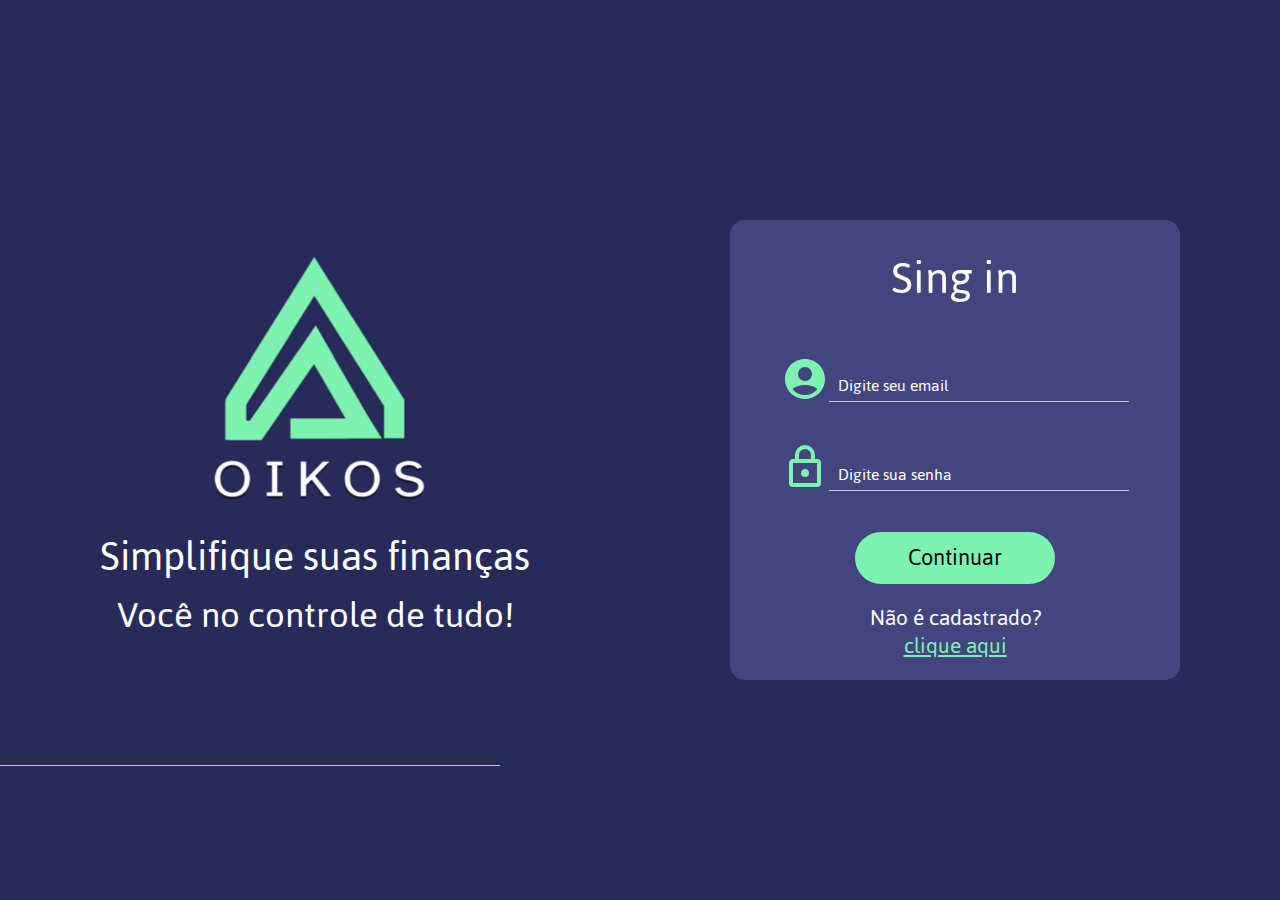
==== index.html @ eb1b99fd "correção de bug" ====
<!DOCTYPE html>
<html lang="pt-BR">

<head>
    <link rel="stylesheet" href="Style/login.css">
    <link rel="stylesheet" href="Style/reset.css">
    <link href="https://cdn.jsdelivr.net/npm/bootstrap@5.3.3/dist/css/bootstrap.min.css" rel="stylesheet"
        integrity="sha384-QWTKZyjpPEjISv5WaRU9OFeRpok6YctnYmDr5pNlyT2bRjXh0JMhjY6hW+ALEwIH" crossorigin="anonymous">
    <link rel="shortcut icon" href="Images/Favicon.jpg" type="image/x-icon">

    <meta charset="UTF-8">
    <meta name="viewport" content="width=device-width, initial-scale=1.0">
    <title>Oikos</title>
</head>

<body>

    <main>
        <div class="container-logo">
            <img src="Images/Logo Oikos.png" alt="Logo da OIKOS">
            <h1>Simplifique suas finanças</h1>
            <h2>Você no controle de tudo!</h2>
            <div class="linha-decorativa"></div>
        </div>
        <div class="container-form">

            <h2>Sing in</h2>

            <form class="form" action="">
                <div class="form-email form-geral">
                    <label for="email"></label>
                    <span class="mingcute--user-4-fill"></span>
                    <input class="font" type="email" name="email-login" id="email"placeholder="Digite seu email">
                </div>
                <div class="form-pass form-geral">
                    <label for="pass"></label>
                    <span class="mdi--password-outline"></span>
                    <input class="font" type="password" name="pass-login" id="pass" placeholder="Digite sua senha">
                </div>
                <button class="btn-continuar">Continuar</button>
            </form>
            

            <div class="form-cadastro">
                <p>Não é cadastrado?</p>
                <a href="cadastro.html">clique aqui</a>
            </div>
        </div>
    </main>



    <script src="https://cdn.jsdelivr.net/npm/bootstrap@5.3.3/dist/js/bootstrap.bundle.min.js"
        integrity="sha384-YvpcrYf0tY3lHB60NNkmXc5s9fDVZLESaAA55NDzOxhy9GkcIdslK1eN7N6jIeHz"
        crossorigin="anonymous"></script>
</body>

</html>
---- Style/login.css ----
@charset "UTF-8";

/* ------------------ LOGO E TEXTO INICIAL ----------------------*/

.container-logo {
    display: flex;
    flex-direction: column;
    align-items: center;
    color: white;
}
.container-logo img {
    width: 300px;
    height: 246px;
    margin-bottom: 7%;
}
.container-logo h1 {
    font-size: 45px;
}
.container-logo h2 {
    font-size: 40px;
}
.linha-decorativa {
    width: 500px;
    height: 1px;
    background-color: var(--verde-principal);
    position: absolute;
    top: 85%;
    left: 0;
}


/*----------------------- CONTAINER FORMULÁRIO -----------------------------*/

.container-form {
    background-color:var(--background-form) ;
    width: 450px;
    height: 460px;
    display: flex;
    flex-direction: column;
    align-items: center;
    justify-content:space-evenly;
    border-radius: 15px;
}

.container-form h2 {
    font-size: 50px;
    color: white;
}

.form-cadastro {
    display: flex;
    flex-direction: column;
    align-items: center;
    justify-content: center;
}

.form-cadastro p {
    color: white;
    font-size: 1.5em;
}

.form-cadastro a {
    color: var(--verde-principal);
    font-size: 1.5em;
}

.form-cadastro p, .form-cadastro a {
    line-height: 0.5em; 
}


/*--------------------- ICONES DO FORMULÁRIO DE LOGIN E CADASTRO ---------------------*/

.mingcute--user-4-fill::after {
    display: inline-block;
    width: 3em;
    height: 3em;
    vertical-align: -0.125em;
    content: url("data:image/svg+xml,%3Csvg xmlns='http://www.w3.org/2000/svg' viewBox='0 0 24 24'%3E%3Cg fill='none' fill-rule='evenodd'%3E%3Cpath d='M24 0v24H0V0zM12.594 23.258l-.012.002l-.071.035l-.02.004l-.014-.004l-.071-.036c-.01-.003-.019 0-.024.006l-.004.01l-.017.428l.005.02l.01.013l.104.074l.015.004l.012-.004l.104-.074l.012-.016l.004-.017l-.017-.427c-.002-.01-.009-.017-.016-.018m.264-.113l-.014.002l-.184.093l-.01.01l-.003.011l.018.43l.005.012l.008.008l.201.092c.012.004.023 0 .029-.008l.004-.014l-.034-.614c-.003-.012-.01-.02-.02-.022m-.715.002a.023.023 0 0 0-.027.006l-.006.014l-.034.614c0 .012.007.02.017.024l.015-.002l.201-.093l.01-.008l.003-.011l.018-.43l-.003-.012l-.01-.01z'/%3E%3Cpath fill='%237EF2B0' d='M12 2C6.477 2 2 6.477 2 12s4.477 10 10 10s10-4.477 10-10S17.523 2 12 2M8.5 9.5a3.5 3.5 0 1 1 7 0a3.5 3.5 0 0 1-7 0m9.758 7.484A7.985 7.985 0 0 1 12 20a7.985 7.985 0 0 1-6.258-3.016C7.363 15.821 9.575 15 12 15s4.637.821 6.258 1.984'/%3E%3C/g%3E%3C/svg%3E");
  }

  .mdi--password-outline::after {
    display: inline-block;
    width: 3em;
    height: 3em;
    vertical-align: -0.125em;
    content: url("data:image/svg+xml,%3Csvg xmlns='http://www.w3.org/2000/svg' viewBox='0 0 24 24'%3E%3Cpath fill='%237EF2B0' d='M12 17a2 2 0 0 1-2-2c0-1.11.89-2 2-2a2 2 0 0 1 2 2a2 2 0 0 1-2 2m6 3V10H6v10zm0-12a2 2 0 0 1 2 2v10a2 2 0 0 1-2 2H6a2 2 0 0 1-2-2V10c0-1.11.89-2 2-2h1V6a5 5 0 0 1 5-5a5 5 0 0 1 5 5v2zm-6-5a3 3 0 0 0-3 3v2h6V6a3 3 0 0 0-3-3'/%3E%3C/svg%3E");
  }
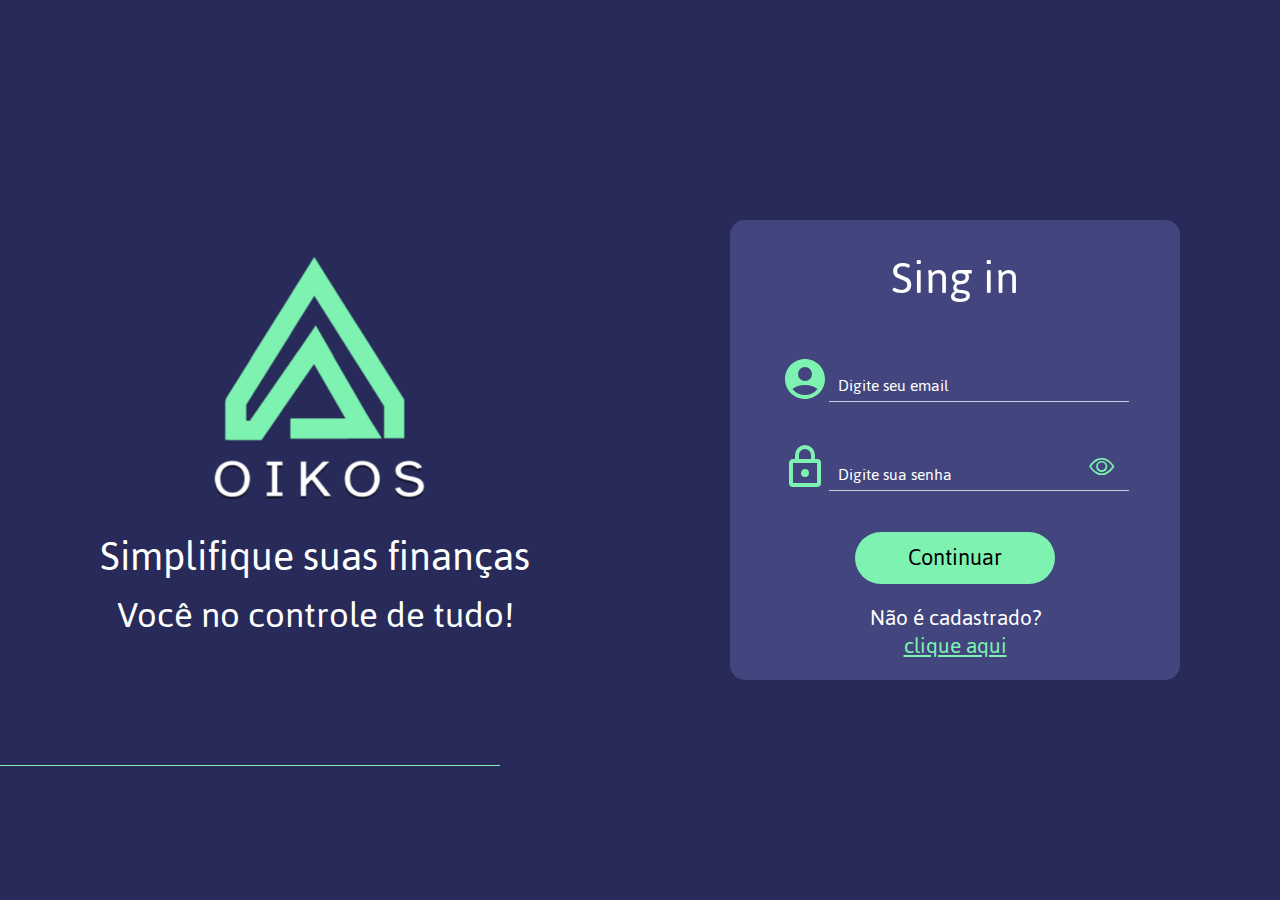
==== commit 5b07775f: "adicionando icone para ver a senha" ====
--- a/index.html
+++ b/index.html
@@ -6,6 +6,7 @@
     <link rel="stylesheet" href="Style/reset.css">
     <link href="https://cdn.jsdelivr.net/npm/bootstrap@5.3.3/dist/css/bootstrap.min.css" rel="stylesheet"
         integrity="sha384-QWTKZyjpPEjISv5WaRU9OFeRpok6YctnYmDr5pNlyT2bRjXh0JMhjY6hW+ALEwIH" crossorigin="anonymous">
+    <link rel="stylesheet" href="https://cdn.jsdelivr.net/npm/bootstrap-icons@1.11.3/font/bootstrap-icons.min.css">
     <link rel="shortcut icon" href="Images/Favicon.jpg" type="image/x-icon">
 
     <meta charset="UTF-8">
@@ -35,7 +36,10 @@
                 <div class="form-pass form-geral">
                     <label for="pass"></label>
                     <span class="mdi--password-outline"></span>
-                    <input class="font" type="password" name="pass-login" id="pass" placeholder="Digite sua senha">
+                    <div class="pass">
+                        <input class="font showpass" type="password" name="pass-login" id="pass" placeholder="Digite sua senha">
+                        <i class="bi bi-eye" onclick="mostrarSenha(this)"></i>
+                    </div>
                 </div>
                 <button class="btn-continuar">Continuar</button>
             </form>
@@ -53,6 +57,7 @@
     <script src="https://cdn.jsdelivr.net/npm/bootstrap@5.3.3/dist/js/bootstrap.bundle.min.js"
         integrity="sha384-YvpcrYf0tY3lHB60NNkmXc5s9fDVZLESaAA55NDzOxhy9GkcIdslK1eN7N6jIeHz"
         crossorigin="anonymous"></script>
+    <script src="JS/main.js"></script>
 </body>
 
 </html>
--- a/Style/login.css
+++ b/Style/login.css
@@ -69,6 +69,8 @@
 }
 
 
+
+
 /*--------------------- ICONES DO FORMULÁRIO DE LOGIN E CADASTRO ---------------------*/
 
 .mingcute--user-4-fill::after {
@@ -85,4 +87,12 @@
     height: 3em;
     vertical-align: -0.125em;
     content: url("data:image/svg+xml,%3Csvg xmlns='http://www.w3.org/2000/svg' viewBox='0 0 24 24'%3E%3Cpath fill='%237EF2B0' d='M12 17a2 2 0 0 1-2-2c0-1.11.89-2 2-2a2 2 0 0 1 2 2a2 2 0 0 1-2 2m6 3V10H6v10zm0-12a2 2 0 0 1 2 2v10a2 2 0 0 1-2 2H6a2 2 0 0 1-2-2V10c0-1.11.89-2 2-2h1V6a5 5 0 0 1 5-5a5 5 0 0 1 5 5v2zm-6-5a3 3 0 0 0-3 3v2h6V6a3 3 0 0 0-3-3'/%3E%3C/svg%3E");
+  }
+
+  .iconoir--eye::after {
+    display: inline-block;
+    width: 30px;
+    height: 30px;
+    vertical-align: -0.125em;
+    content: url("data:image/svg+xml,%3Csvg xmlns='http://www.w3.org/2000/svg' viewBox='0 0 24 24'%3E%3Cg fill='none' stroke='%237EF2B0' stroke-linecap='round' stroke-linejoin='round' stroke-width='1.5'%3E%3Cpath d='M3 13c3.6-8 14.4-8 18 0'/%3E%3Cpath d='M12 17a3 3 0 1 1 0-6a3 3 0 0 1 0 6'/%3E%3C/g%3E%3C/svg%3E");
   }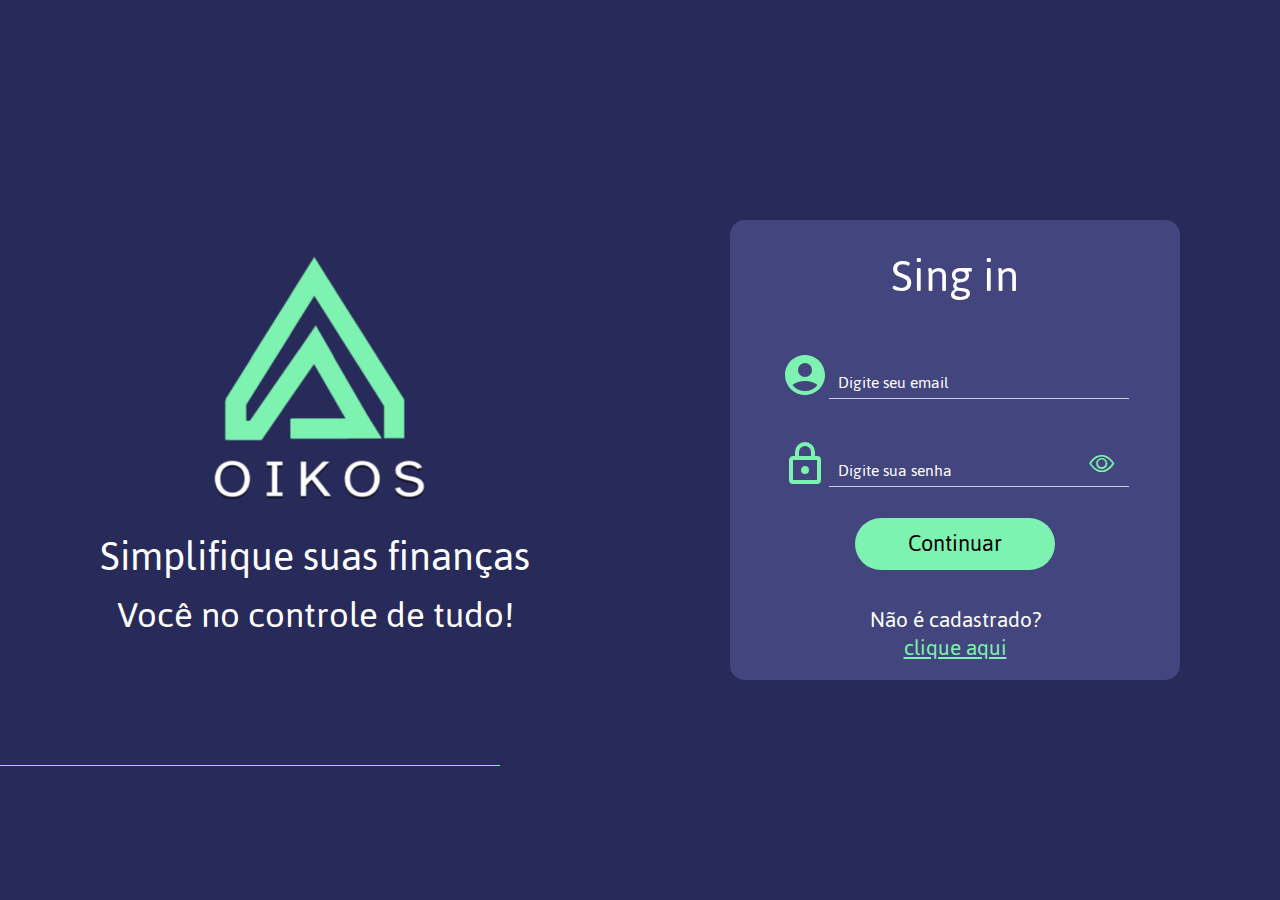
==== commit 4c656a1b: "correção de bug" ====
--- a/index.html
+++ b/index.html
@@ -31,7 +31,7 @@
                 <div class="form-email form-geral">
                     <label for="email"></label>
                     <span class="mingcute--user-4-fill"></span>
-                    <input class="font" type="email" name="email-login" id="email"placeholder="Digite seu email">
+                    <input class="font" type="email" name="email-login" id="email" placeholder="Digite seu email">
                 </div>
                 <div class="form-pass form-geral">
                     <label for="pass"></label>
--- a/Style/login.css
+++ b/Style/login.css
@@ -1,6 +1,82 @@
 @charset "UTF-8";
 
 /* ------------------ LOGO E TEXTO INICIAL ----------------------*/
+
+
+main {
+    width: 100%;
+    height: 100vh;
+    display: flex;
+    align-items: center;
+    justify-content: space-around;
+    background-color: var(--background);
+}
+
+.form {
+    display: flex;
+    flex-direction: column;
+    align-items: center;
+    justify-content: center;
+}
+
+.form-geral {
+    display: flex;
+    align-items: center;
+    justify-content: center;
+    margin-bottom: 7%;
+    margin-top: 3%;
+}
+
+
+.font {
+    font-size: 20px;
+}
+
+input {
+    background-color: transparent;
+    border: 0;
+    border-bottom: 1px solid rgba(255, 255, 255, 0.734);
+    width: 300px;
+    padding-top: 10px;
+    color: white;
+    font-size: 20px;
+    padding-left: 10px;
+}
+
+input::placeholder {
+    position: absolute;
+    bottom: 0;
+    color: white;
+    left: 3%;
+    font-size: 18px;
+}
+
+input:focus {
+    outline: none;
+}
+
+.btn-continuar {
+    color: black;
+    background-color: var(--verde-principal);
+    padding: 7px;
+    width: 200px;
+    border: 0;
+    border-radius: 30px;
+    font-size: 25px;
+    margin-bottom: 5%;
+}
+
+.pass {
+    position: relative;
+}
+
+.pass i {
+    position: absolute;
+    right: 5%;
+    cursor: pointer;
+    color: var(--verde-principal);
+    font-size: 25px;
+}
 
 .container-logo {
     display: flex;
@@ -95,4 +171,106 @@
     height: 30px;
     vertical-align: -0.125em;
     content: url("data:image/svg+xml,%3Csvg xmlns='http://www.w3.org/2000/svg' viewBox='0 0 24 24'%3E%3Cg fill='none' stroke='%237EF2B0' stroke-linecap='round' stroke-linejoin='round' stroke-width='1.5'%3E%3Cpath d='M3 13c3.6-8 14.4-8 18 0'/%3E%3Cpath d='M12 17a3 3 0 1 1 0-6a3 3 0 0 1 0 6'/%3E%3C/g%3E%3C/svg%3E");
+  }
+
+
+  /* --------------------------------------- Mobile -------------------------------*/
+
+  
+  @media screen and (max-width : 900px) 
+  {
+
+    .linha-decorativa {
+        display: none;
+    }
+
+    main {
+        flex-direction: column;
+        text-align: center;
+        justify-content: center;
+    }
+    main h2 {
+        display: none;
+    }
+
+    .container-logo img {
+        width: 200px;
+        height: 200px;
+    }
+
+    .container-logo h1 {
+        font-size: 30px;
+        margin-bottom: 5%;
+    }
+
+    .container-form {
+        justify-content: center;
+        width: 90%;
+        height: 45vh;
+    }
+
+    .form-cadastro {
+        margin-bottom: 5%;
+        font-size: 15px;
+    }
+
+    .form-geral {
+        margin-top: 5%;
+        margin-bottom: 3%;
+    }
+
+    .form-email {
+        margin-top: 10%;
+    }
+
+    .form-email ::placeholder {
+        position: relative;
+    }
+
+    .btn-continuar {
+
+        margin-top:5%;
+        margin-bottom: 7%;
+        padding: 5px;
+        width: 170px;
+        font-size: 20px;
+    }
+
+    input {
+        width: 270px;
+        padding-top: 10px;
+        color: white;
+        font-size: 20px;
+        padding-left: 10px;
+    }
+
+
+
+    /* ----------------- ICONS -------------*/
+    
+    .mingcute--user-4-fill::after {
+        display: inline-block;
+        width: 2em;
+        height: 2em;
+        vertical-align: -0.125em;
+        content: url("data:image/svg+xml,%3Csvg xmlns='http://www.w3.org/2000/svg' viewBox='0 0 24 24'%3E%3Cg fill='none' fill-rule='evenodd'%3E%3Cpath d='M24 0v24H0V0zM12.594 23.258l-.012.002l-.071.035l-.02.004l-.014-.004l-.071-.036c-.01-.003-.019 0-.024.006l-.004.01l-.017.428l.005.02l.01.013l.104.074l.015.004l.012-.004l.104-.074l.012-.016l.004-.017l-.017-.427c-.002-.01-.009-.017-.016-.018m.264-.113l-.014.002l-.184.093l-.01.01l-.003.011l.018.43l.005.012l.008.008l.201.092c.012.004.023 0 .029-.008l.004-.014l-.034-.614c-.003-.012-.01-.02-.02-.022m-.715.002a.023.023 0 0 0-.027.006l-.006.014l-.034.614c0 .012.007.02.017.024l.015-.002l.201-.093l.01-.008l.003-.011l.018-.43l-.003-.012l-.01-.01z'/%3E%3Cpath fill='%237EF2B0' d='M12 2C6.477 2 2 6.477 2 12s4.477 10 10 10s10-4.477 10-10S17.523 2 12 2M8.5 9.5a3.5 3.5 0 1 1 7 0a3.5 3.5 0 0 1-7 0m9.758 7.484A7.985 7.985 0 0 1 12 20a7.985 7.985 0 0 1-6.258-3.016C7.363 15.821 9.575 15 12 15s4.637.821 6.258 1.984'/%3E%3C/g%3E%3C/svg%3E");
+      }
+    
+      .mdi--password-outline::after {
+        display: inline-block;
+        width: 2em;
+        height: 2em;
+        vertical-align: -0.125em;
+        content: url("data:image/svg+xml,%3Csvg xmlns='http://www.w3.org/2000/svg' viewBox='0 0 24 24'%3E%3Cpath fill='%237EF2B0' d='M12 17a2 2 0 0 1-2-2c0-1.11.89-2 2-2a2 2 0 0 1 2 2a2 2 0 0 1-2 2m6 3V10H6v10zm0-12a2 2 0 0 1 2 2v10a2 2 0 0 1-2 2H6a2 2 0 0 1-2-2V10c0-1.11.89-2 2-2h1V6a5 5 0 0 1 5-5a5 5 0 0 1 5 5v2zm-6-5a3 3 0 0 0-3 3v2h6V6a3 3 0 0 0-3-3'/%3E%3C/svg%3E");
+      }
+    
+      .iconoir--eye::after {
+        display: inline-block;
+        width: 2em;
+        height: 2em;
+        vertical-align: -0.125em;
+        content: url("data:image/svg+xml,%3Csvg xmlns='http://www.w3.org/2000/svg' viewBox='0 0 24 24'%3E%3Cg fill='none' stroke='%237EF2B0' stroke-linecap='round' stroke-linejoin='round' stroke-width='1.5'%3E%3Cpath d='M3 13c3.6-8 14.4-8 18 0'/%3E%3Cpath d='M12 17a3 3 0 1 1 0-6a3 3 0 0 1 0 6'/%3E%3C/g%3E%3C/svg%3E");
+      }
+
+
   }